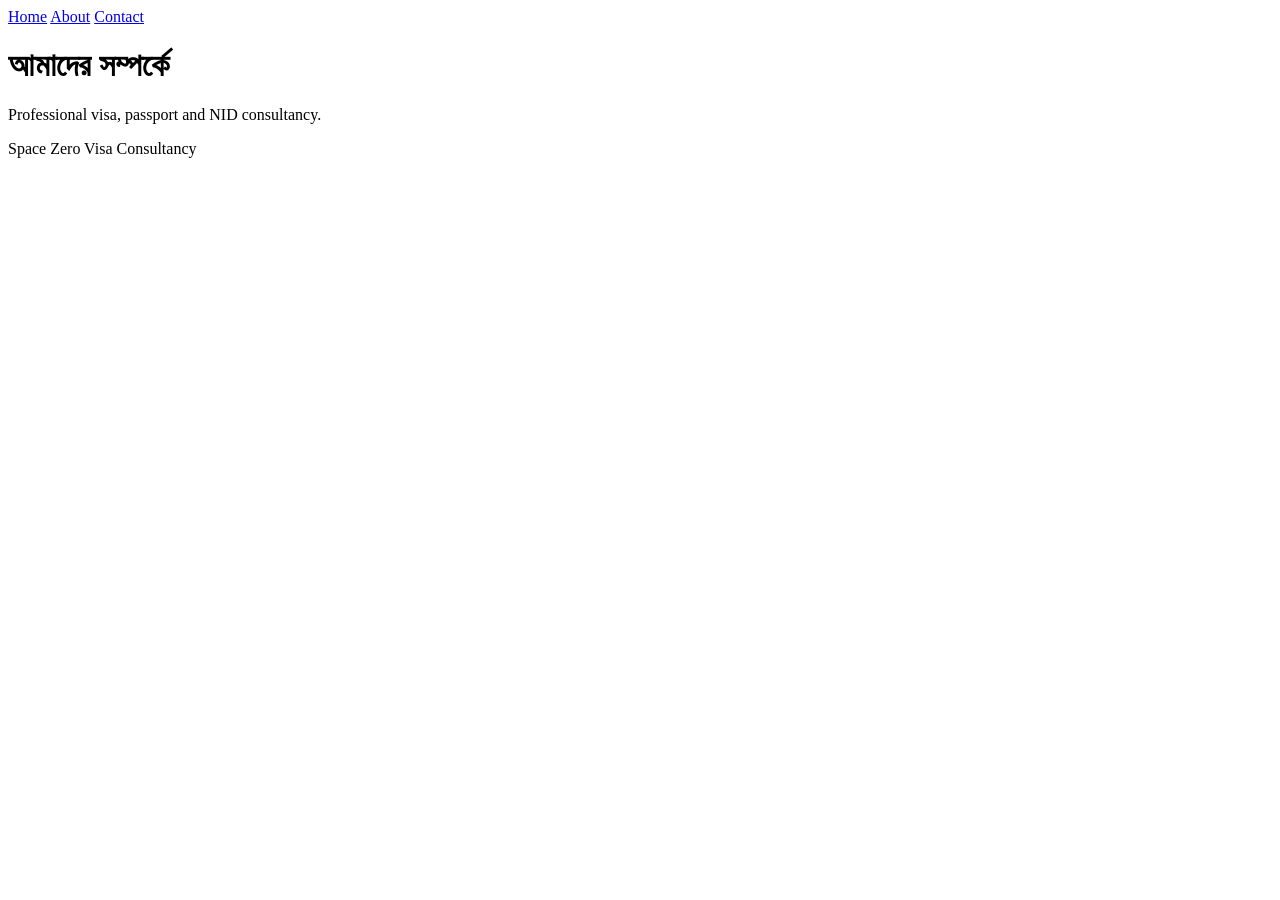
==== about.html @ c262453b "Add files via upload" ====
<!DOCTYPE html><html><head><meta charset='utf-8'>
<meta name='viewport' content='width=device-width,initial-scale=1'>
<link rel='stylesheet' href='assets/css/style.css'></head>
<body><header><nav>
<a href='index.html'>Home</a>
<a href='about.html'>About</a>
<a href='contact.html'>Contact</a>
</nav></header><div class='container'><h1>আমাদের সম্পর্কে</h1><p>Professional visa, passport and NID consultancy.</p></div>
<footer>Space Zero Visa Consultancy</footer></body></html>
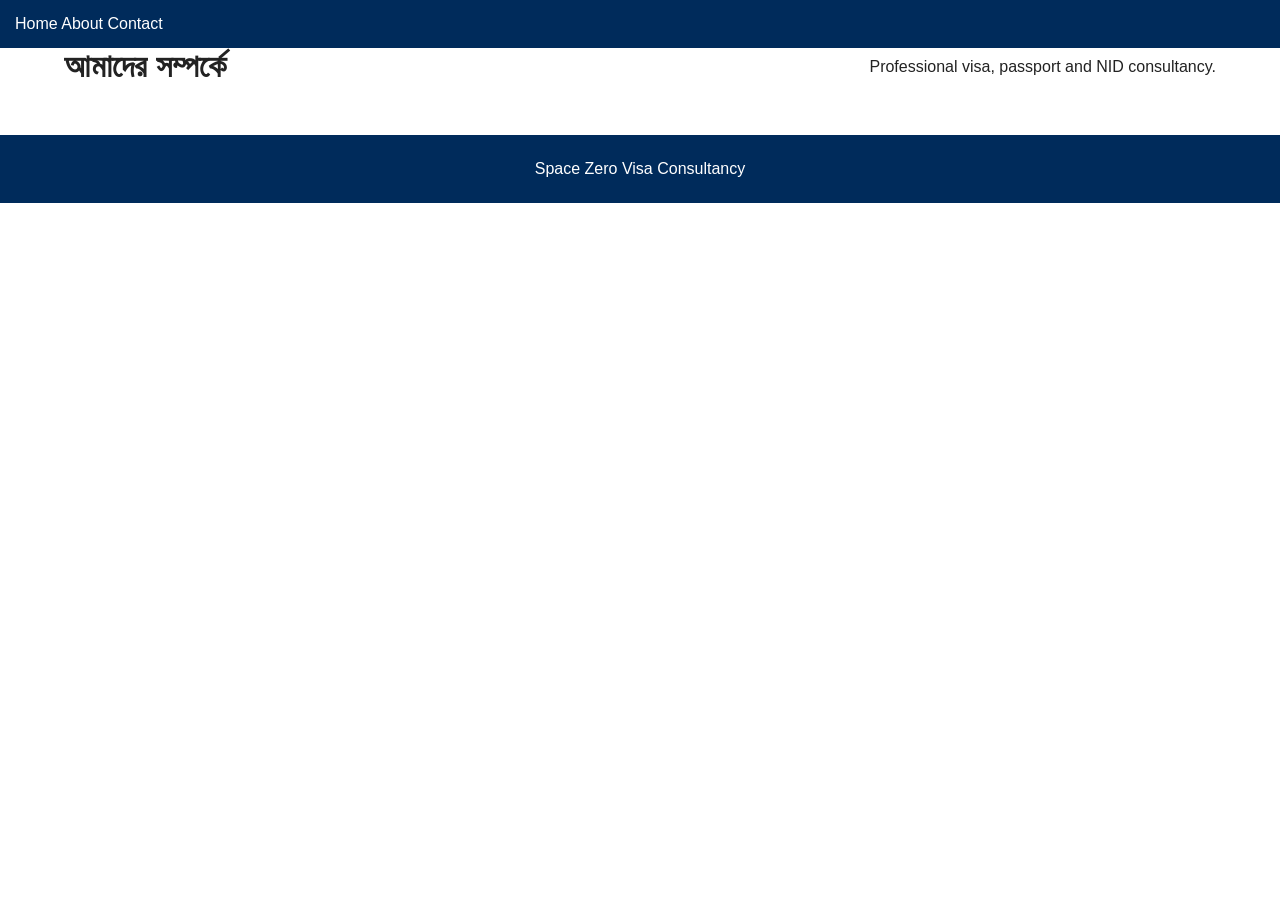
==== commit bcf00fc4: "Update about.html" ====
--- a/about.html
+++ b/about.html
@@ -1,9 +1,9 @@
 <!DOCTYPE html><html><head><meta charset='utf-8'>
 <meta name='viewport' content='width=device-width,initial-scale=1'>
-<link rel='stylesheet' href='assets/css/style.css'></head>
+<link rel="stylesheet" href="style.css">
 <body><header><nav>
 <a href='index.html'>Home</a>
 <a href='about.html'>About</a>
 <a href='contact.html'>Contact</a>
 </nav></header><div class='container'><h1>আমাদের সম্পর্কে</h1><p>Professional visa, passport and NID consultancy.</p></div>
-<footer>Space Zero Visa Consultancy</footer></body></html>+<footer>Space Zero Visa Consultancy</footer></body></html>
--- a/style.css
+++ b/style.css
@@ -0,0 +1,137 @@
+:root{
+--primary:#002B5B;
+--gold:#D4AF37;
+--white:#ffffff;
+}
+
+*{
+margin:0;
+padding:0;
+box-sizing:border-box;
+font-family:'Hind Siliguri',sans-serif;
+}
+
+body{
+background:#fff;
+color:#222;
+}
+
+header{
+background:var(--primary);
+padding:15px;
+}
+
+.container{
+width:90%;
+margin:auto;
+display:flex;
+justify-content:space-between;
+align-items:center;
+}
+
+.logo img{
+height:60px;
+}
+
+nav ul{
+display:flex;
+gap:20px;
+list-style:none;
+}
+
+nav a{
+color:white;
+text-decoration:none;
+}
+
+.hero{
+height:85vh;
+background:url('../images/banner1.jpg');
+background-size:cover;
+background-position:center;
+display:flex;
+align-items:center;
+justify-content:center;
+}
+
+.overlay{
+text-align:center;
+background:rgba(0,0,0,.5);
+padding:40px;
+color:white;
+}
+
+.hero h1{
+font-size:48px;
+margin-bottom:15px;
+}
+
+.buttons{
+margin-top:25px;
+}
+
+.btn{
+padding:12px 25px;
+background:var(--primary);
+color:white;
+text-decoration:none;
+border-radius:5px;
+margin:5px;
+display:inline-block;
+}
+
+.btn-gold{
+background:var(--gold);
+color:black;
+}
+
+.services{
+padding:60px 20px;
+}
+
+.services h2{
+text-align:center;
+margin-bottom:30px;
+}
+
+.grid{
+display:grid;
+grid-template-columns:repeat(auto-fit,minmax(220px,1fr));
+gap:20px;
+}
+
+.card{
+padding:30px;
+border:1px solid #eee;
+text-align:center;
+box-shadow:0 0 10px rgba(0,0,0,.08);
+}
+
+.card h3{
+margin:15px 0;
+}
+
+footer{
+background:#002B5B;
+color:white;
+text-align:center;
+padding:25px;
+margin-top:50px;
+}
+
+@media(max-width:768px){
+
+.container{
+flex-direction:column;
+}
+
+nav ul{
+flex-direction:column;
+text-align:center;
+}
+
+.hero h1{
+font-size:32px;
+}
+
+}
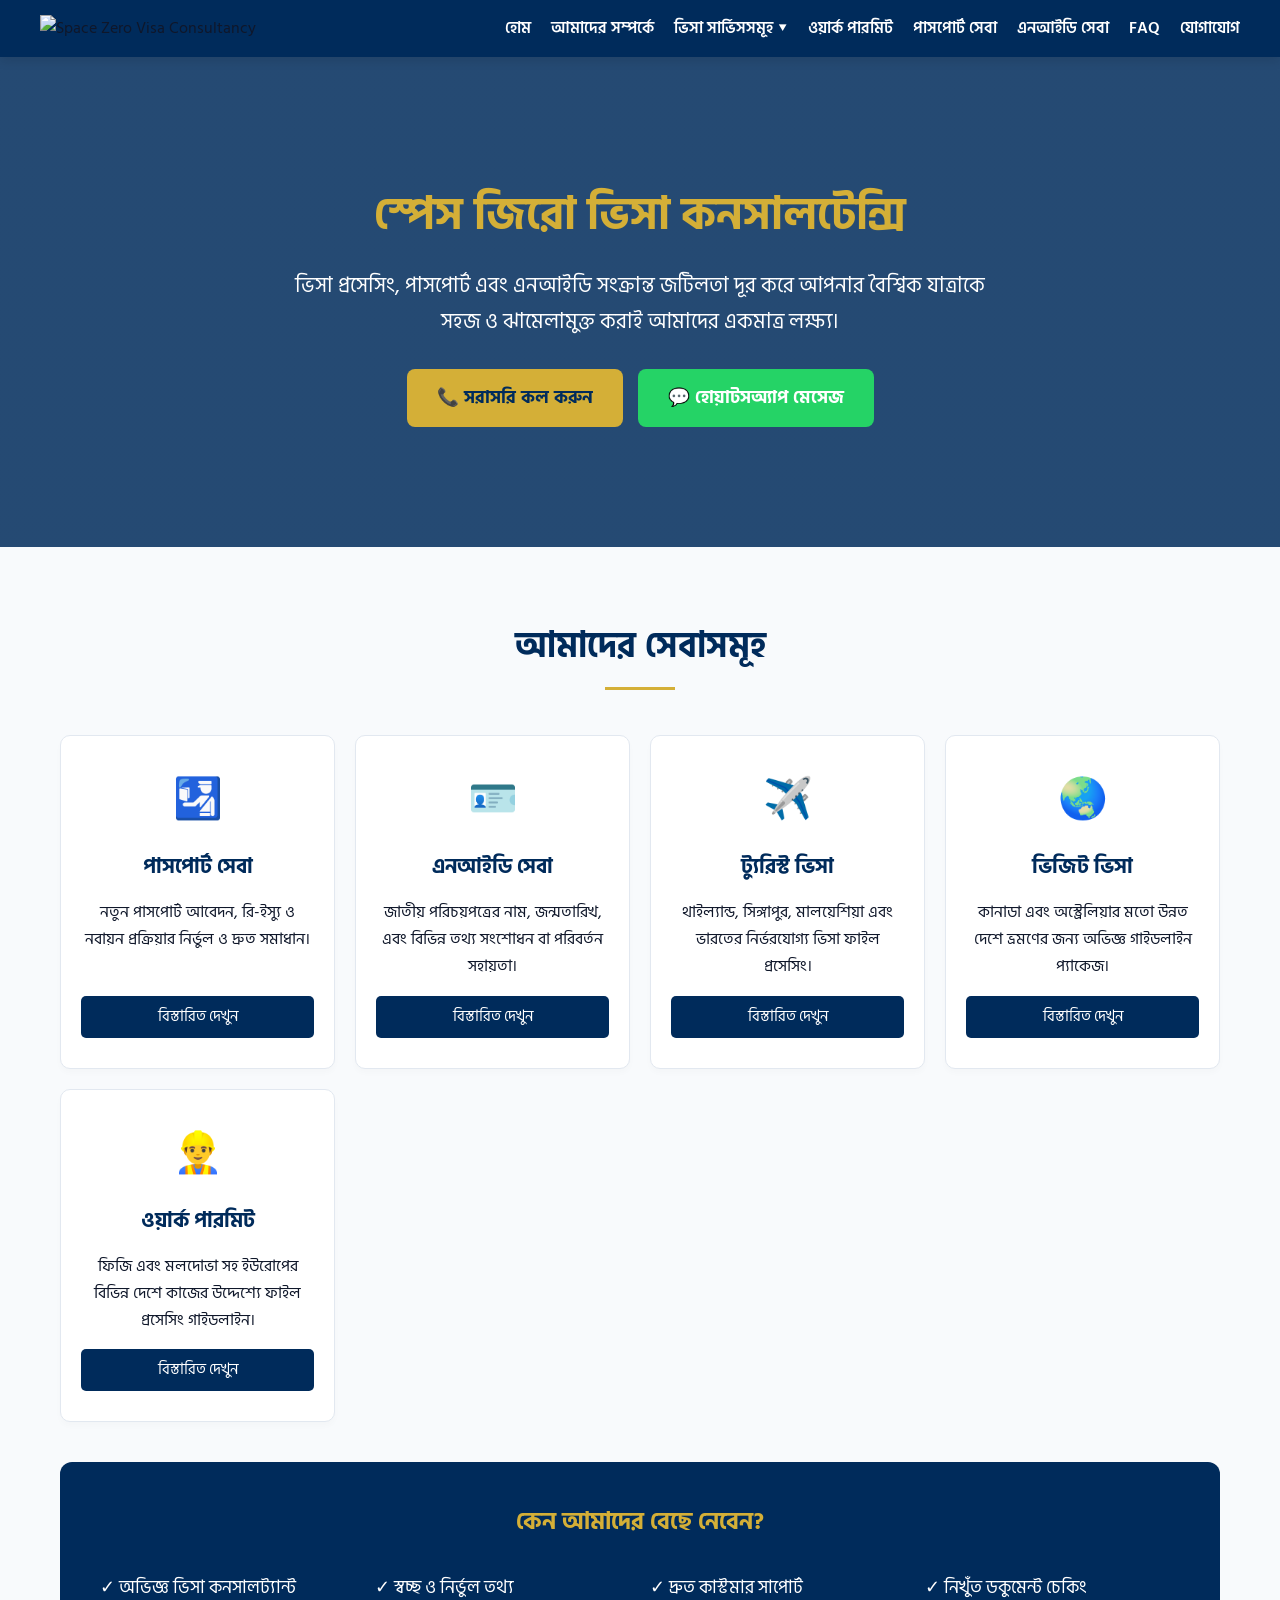
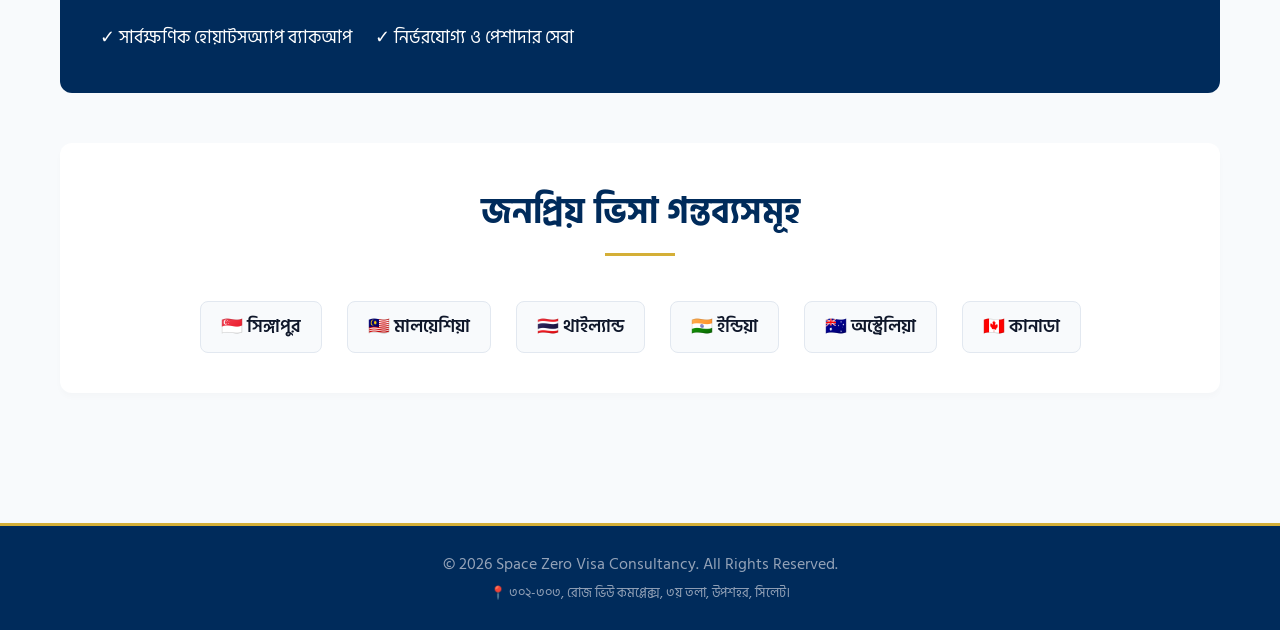
==== commit 0b6a0a98: "Update about.html" ====
--- a/about.html
+++ b/about.html
@@ -1,9 +1,408 @@
-<!DOCTYPE html><html><head><meta charset='utf-8'>
-<meta name='viewport' content='width=device-width,initial-scale=1'>
-<link rel="stylesheet" href="style.css">
-<body><header><nav>
-<a href='index.html'>Home</a>
-<a href='about.html'>About</a>
-<a href='contact.html'>Contact</a>
-</nav></header><div class='container'><h1>আমাদের সম্পর্কে</h1><p>Professional visa, passport and NID consultancy.</p></div>
-<footer>Space Zero Visa Consultancy</footer></body></html>
+<!DOCTYPE html>
+<html lang="bn">
+<head>
+    <meta charset="UTF-8">
+    <meta name="viewport" content="width=device-width, initial-scale=1.0">
+    <title>Space Zero Visa Consultancy | হোম</title>
+    <link rel="preconnect" href="https://fonts.googleapis.com">
+    <link rel="preconnect" href="https://fonts.gstatic.com" crossorigin>
+    <link href="https://fonts.googleapis.com/css2?family=Hind+Siliguri:wght@400;600;700&display=swap" rel="stylesheet">
+    <style>
+        :root {
+            --primary: #002B5B; /* Navy Blue */
+            --secondary: #D4AF37; /* Gold */
+            --bg-light: #F8FAFC;
+            --text-dark: #0F172A;
+            --text-muted: #475569;
+            --white: #FFFFFF;
+        }
+
+        * {
+            margin: 0;
+            padding: 0;
+            box-sizing: border-box;
+            font-family: 'Hind Siliguri', sans-serif;
+        }
+
+        body {
+            background-color: var(--bg-light);
+            color: var(--text-dark);
+            line-height: 1.7;
+        }
+
+        /* Top Navigation Bar */
+        nav {
+            background-color: var(--primary);
+            padding: 15px 20px;
+            position: sticky;
+            top: 0;
+            z-index: 1000;
+            box-shadow: 0 4px 10px rgba(0,0,0,0.1);
+        }
+
+        .nav-container {
+            max-width: 1200px;
+            margin: 0 auto;
+            display: flex;
+            justify-content: space-between;
+            align-items: center;
+        }
+
+        .logo img {
+            height: 55px;
+            object-fit: contain;
+        }
+
+        .menu {
+            display: flex;
+            list-style: none;
+            gap: 20px;
+        }
+
+        .menu a {
+            color: var(--white);
+            text-decoration: none;
+            font-weight: 600;
+            font-size: 1rem;
+            transition: color 0.3s;
+        }
+
+        .menu a:hover {
+            color: var(--secondary);
+        }
+
+        /* Dropdown Menu Layout */
+        .dropdown {
+            position: relative;
+        }
+
+        .dropdown-menu {
+            position: absolute;
+            top: 100%;
+            left: 0;
+            background-color: var(--white);
+            box-shadow: 0 8px 16px rgba(0,0,0,0.1);
+            list-style: none;
+            display: none;
+            min-width: 220px;
+            border-top: 3px solid var(--secondary);
+        }
+
+        .dropdown-menu a {
+            color: var(--text-dark);
+            padding: 12px 20px;
+            display: block;
+            border-bottom: 1px solid #E2E8F0;
+        }
+
+        .dropdown-menu a:hover {
+            background-color: var(--bg-light);
+            color: var(--primary);
+        }
+
+        .dropdown:hover .dropdown-menu {
+            display: block;
+        }
+
+        /* Hero Banner Section */
+        .hero {
+            background: linear-gradient(rgba(0, 43, 91, 0.85), rgba(0, 43, 91, 0.85)), url('banner1.jpg') no-repeat center center/cover;
+            color: var(--white);
+            text-align: center;
+            padding: 120px 20px;
+        }
+
+        .hero h1 {
+            font-size: 2.8rem;
+            margin-bottom: 15px;
+            color: var(--secondary);
+        }
+
+        .hero p {
+            font-size: 1.3rem;
+            max-width: 700px;
+            margin: 0 auto 30px;
+        }
+
+        .hero-buttons {
+            display: flex;
+            justify-content: center;
+            gap: 15px;
+            flex-wrap: wrap;
+        }
+
+        .btn {
+            padding: 14px 30px;
+            border-radius: 8px;
+            text-decoration: none;
+            font-weight: 700;
+            font-size: 1.1rem;
+            display: inline-flex;
+            align-items: center;
+            gap: 10px;
+            transition: transform 0.2s;
+        }
+
+        .btn:hover {
+            transform: translateY(-2px);
+        }
+
+        .btn-call { background-color: var(--secondary); color: var(--primary); }
+        .btn-whatsapp { background-color: #25D366; color: var(--white); }
+
+        /* Core Services Section */
+        .section-padding {
+            padding: 70px 20px;
+            max-width: 1200px;
+            margin: 0 auto;
+        }
+
+        .section-title {
+            text-align: center;
+            font-size: 2.2rem;
+            color: var(--primary);
+            margin-bottom: 45px;
+            position: relative;
+        }
+
+        .section-title::after {
+            content: '';
+            display: block;
+            width: 70px;
+            height: 3px;
+            background-color: var(--secondary);
+            margin: 10px auto 0;
+        }
+
+        .services-grid {
+            display: grid;
+            grid-template-columns: repeat(auto-fit, minmax(220px, 1fr));
+            gap: 20px;
+        }
+
+        .service-card {
+            background: var(--white);
+            padding: 30px 20px;
+            border-radius: 10px;
+            text-align: center;
+            box-shadow: 0 4px 6px rgba(0,0,0,0.02);
+            border: 1px solid #E2E8F0;
+            display: flex;
+            flex-direction: column;
+            justify-content: space-between;
+        }
+
+        .service-icon {
+            font-size: 2.5rem;
+            margin-bottom: 15px;
+        }
+
+        .service-card h3 {
+            font-size: 1.3rem;
+            color: var(--primary);
+            margin-bottom: 15px;
+        }
+
+        .btn-details {
+            margin-top: 15px;
+            background-color: var(--primary);
+            color: var(--white);
+            padding: 8px 15px;
+            font-size: 0.95rem;
+            border-radius: 5px;
+            text-decoration: none;
+        }
+
+        /* Why Choose Us Section */
+        .why-choose-us {
+            background-color: var(--primary);
+            color: var(--white);
+            border-radius: 12px;
+            padding: 40px;
+            margin-top: 40px;
+        }
+
+        .why-choose-us h2 { color: var(--secondary); text-align: center; margin-bottom: 30px; }
+
+        .features-list {
+            display: grid;
+            grid-template-columns: repeat(auto-fit, minmax(250px, 1fr));
+            gap: 20px;
+            list-style: none;
+        }
+
+        .features-list li {
+            font-size: 1.1rem;
+            display: flex;
+            align-items: center;
+            gap: 10px;
+        }
+
+        /* Popular Destinations Framework */
+        .countries-box {
+            text-align: center;
+            background: var(--white);
+            padding: 40px 20px;
+            border-radius: 12px;
+            box-shadow: 0 4px 6px rgba(0,0,0,0.02);
+        }
+
+        .flag-grid {
+            display: flex;
+            justify-content: center;
+            gap: 25px;
+            flex-wrap: wrap;
+            margin-top: 20px;
+            font-size: 2rem;
+        }
+
+        .flag-item {
+            background: var(--bg-light);
+            padding: 10px 20px;
+            border-radius: 8px;
+            border: 1px solid #E2E8F0;
+            font-size: 1.1rem;
+            font-weight: 600;
+        }
+
+        /* Footer Area */
+        footer {
+            background-color: var(--primary);
+            color: #94A3B8;
+            text-align: center;
+            padding: 25px 20px;
+            margin-top: 60px;
+            border-top: 3px solid var(--secondary);
+        }
+
+        /* Mobile Adjustments */
+        @media (max-width: 768px) {
+            .nav-container { flex-direction: column; gap: 15px; }
+            .menu { flex-direction: column; width: 100%; text-align: center; gap: 10px; }
+            .dropdown-menu { position: static; box-shadow: none; width: 100%; background: #001F42; }
+            .dropdown-menu a { color: #CBD5E1; }
+            .hero h1 { font-size: 2rem; }
+        }
+    </style>
+</head>
+<body>
+
+    <nav>
+        <div class="nav-container">
+            <div class="logo">
+                <img src="logo.png" alt="Space Zero Visa Consultancy">
+            </div>
+            <ul class="menu">
+                <li><a href="index.html">হোম</a></li>
+                <li><a href="about.html">আমাদের সম্পর্কে</a></li>
+                <li class="dropdown">
+                    <a href="#">ভিসা সার্ভিসসমূহ ▾</a>
+                    <ul class="dropdown-menu">
+                        <li><a href="singapore.html">🇸🇬 সিঙ্গাপুর ট্যুরিস্ট ভিসা</a></li>
+                        <li><a href="malaysia.html">🇲🇾 মালয়েশিয়া ট্যুরিস্ট ভিসা</a></li>
+                        <li><a href="thailand.html">🇹🇭 থাইল্যান্ড ট্যুরিস্ট ভিসা</a></li>
+                        <li><a href="india.html">🇮🇳 ইন্ডিয়া ট্যুরিস্ট ভিসা</a></li>
+                        <li><a href="srilanka.html">🇱🇰 শ্রীলঙ্কা ট্যুরিস্ট ETA</a></li>
+                        <li><a href="canada.html">🇨🇦 কানাডা ভিজিট ভিসা</a></li>
+                        <li><a href="australia.html">🇦🇺 অস্ট্রেলিয়া ভিজিট ভিসা</a></li>
+                    </ul>
+                </li>
+                <li><a href="workpermit.html">ওয়ার্ক পারমিট</a></li>
+                <li><a href="passport.html">পাসপোর্ট সেবা</a></li>
+                <li><a href="nid.html">এনআইডি সেবা</a></li>
+                <li><a href="faq.html">FAQ</a></li>
+                <li><a href="contact.html">যোগাযোগ</a></li>
+            </ul>
+        </div>
+    </nav>
+
+    <header class="hero">
+        <h1>স্পেস জিরো ভিসা কনসালটেন্সি</h1>
+        <p>ভিসা প্রসেসিং, পাসপোর্ট এবং এনআইডি সংক্রান্ত জটিলতা দূর করে আপনার বৈশ্বিক যাত্রাকে সহজ ও ঝামেলামুক্ত করাই আমাদের একমাত্র লক্ষ্য।</p>
+        <div class="hero-buttons">
+            <a href="tel:+8801711259968" class="btn btn-call">📞 সরাসরি কল করুন</a>
+            <a href="https://wa.me/8801711259968" class="btn btn-whatsapp" target="_blank">💬 হোয়াটসঅ্যাপ মেসেজ</a>
+        </div>
+    </header>
+
+    <main class="section-padding">
+        <h2 class="section-title">আমাদের সেবাসমূহ</h2>
+        <div class="services-grid">
+            <div class="service-card">
+                <div>
+                    <div class="service-icon">🛂</div>
+                    <h3>পাসপোর্ট সেবা</h3>
+                    <p>নতুন পাসপোর্ট আবেদন, রি-ইস্যু ও নবায়ন প্রক্রিয়ার নির্ভুল ও দ্রুত সমাধান।</p>
+                </div>
+                <a href="passport.html" class="btn-details">বিস্তারিত দেখুন</a>
+            </div>
+
+            <div class="service-card">
+                <div>
+                    <div class="service-icon">🪪</div>
+                    <h3>এনআইডি সেবা</h3>
+                    <p>জাতীয় পরিচয়পত্রের নাম, জন্মতারিখ, এবং বিভিন্ন তথ্য সংশোধন বা পরিবর্তন সহায়তা।</p>
+                </div>
+                <a href="nid.html" class="btn-details">বিস্তারিত দেখুন</a>
+            </div>
+
+            <div class="service-card">
+                <div>
+                    <div class="service-icon">✈️</div>
+                    <h3>ট্যুরিস্ট ভিসা</h3>
+                    <p>থাইল্যান্ড, সিঙ্গাপুর, মালয়েশিয়া এবং ভারতের নির্ভরযোগ্য ভিসা ফাইল প্রসেসিং।</p>
+                </div>
+                <a href="thailand.html" class="btn-details">বিস্তারিত দেখুন</a>
+            </div>
+
+            <div class="service-card">
+                <div>
+                    <div class="service-icon">🌏</div>
+                    <h3>ভিজিট ভিসা</h3>
+                    <p>কানাডা এবং অস্ট্রেলিয়ার মতো উন্নত দেশে ভ্রমণের জন্য অভিজ্ঞ গাইডলাইন প্যাকেজ।</p>
+                </div>
+                <a href="canada.html" class="btn-details">বিস্তারিত দেখুন</a>
+            </div>
+
+            <div class="service-card">
+                <div>
+                    <div class="service-icon">👷‍♂️</div>
+                    <h3>ওয়ার্ক পারমিট</h3>
+                    <p>ফিজি এবং মলদোভা সহ ইউরোপের বিভিন্ন দেশে কাজের উদ্দেশ্যে ফাইল প্রসেসিং গাইডলাইন।</p>
+                </div>
+                <a href="workpermit.html" class="btn-details">বিস্তারিত দেখুন</a>
+            </div>
+        </div>
+
+        <div class="why-choose-us">
+            <h2>কেন আমাদের বেছে নেবেন?</h2>
+            <ul class="features-list">
+                <li>✓ অভিজ্ঞ ভিসা কনসালট্যান্ট</li>
+                <li>✓ স্বচ্ছ ও নির্ভুল তথ্য</li>
+                <li>✓ দ্রুত কাস্টমার সাপোর্ট</li>
+                <li>✓ নিখুঁত ডকুমেন্ট চেকিং</li>
+                <li>✓ সার্বক্ষণিক হোয়াটসঅ্যাপ ব্যাকআপ</li>
+                <li>✓ নির্ভরযোগ্য ও পেশাদার সেবা</li>
+            </ul>
+        </div>
+
+        <div class="countries-box" style="margin-top: 50px;">
+            <h2 class="section-title">জনপ্রিয় ভিসা গন্তব্যসমূহ</h2>
+            <div class="flag-grid">
+                <span class="flag-item">🇸🇬 সিঙ্গাপুর</span>
+                <span class="flag-item">🇲🇾 মালয়েশিয়া</span>
+                <span class="flag-item">🇹🇭 থাইল্যান্ড</span>
+                <span class="flag-item">🇮🇳 ইন্ডিয়া</span>
+                <span class="flag-item">🇦🇺 অস্ট্রেলিয়া</span>
+                <span class="flag-item">🇨🇦 কানাডা</span>
+            </div>
+        </div>
+    </main>
+
+    <footer>
+        <p>&copy; 2026 Space Zero Visa Consultancy. All Rights Reserved.</p>
+        <p style="font-size: 0.8rem; margin-top: 5px;">📍 ৩০২-৩০৩, রোজ ভিউ কমপ্লেক্স, ৩য় তলা, উপশহর, সিলেট।</p>
+    </footer>
+
+</body>
+</html>
